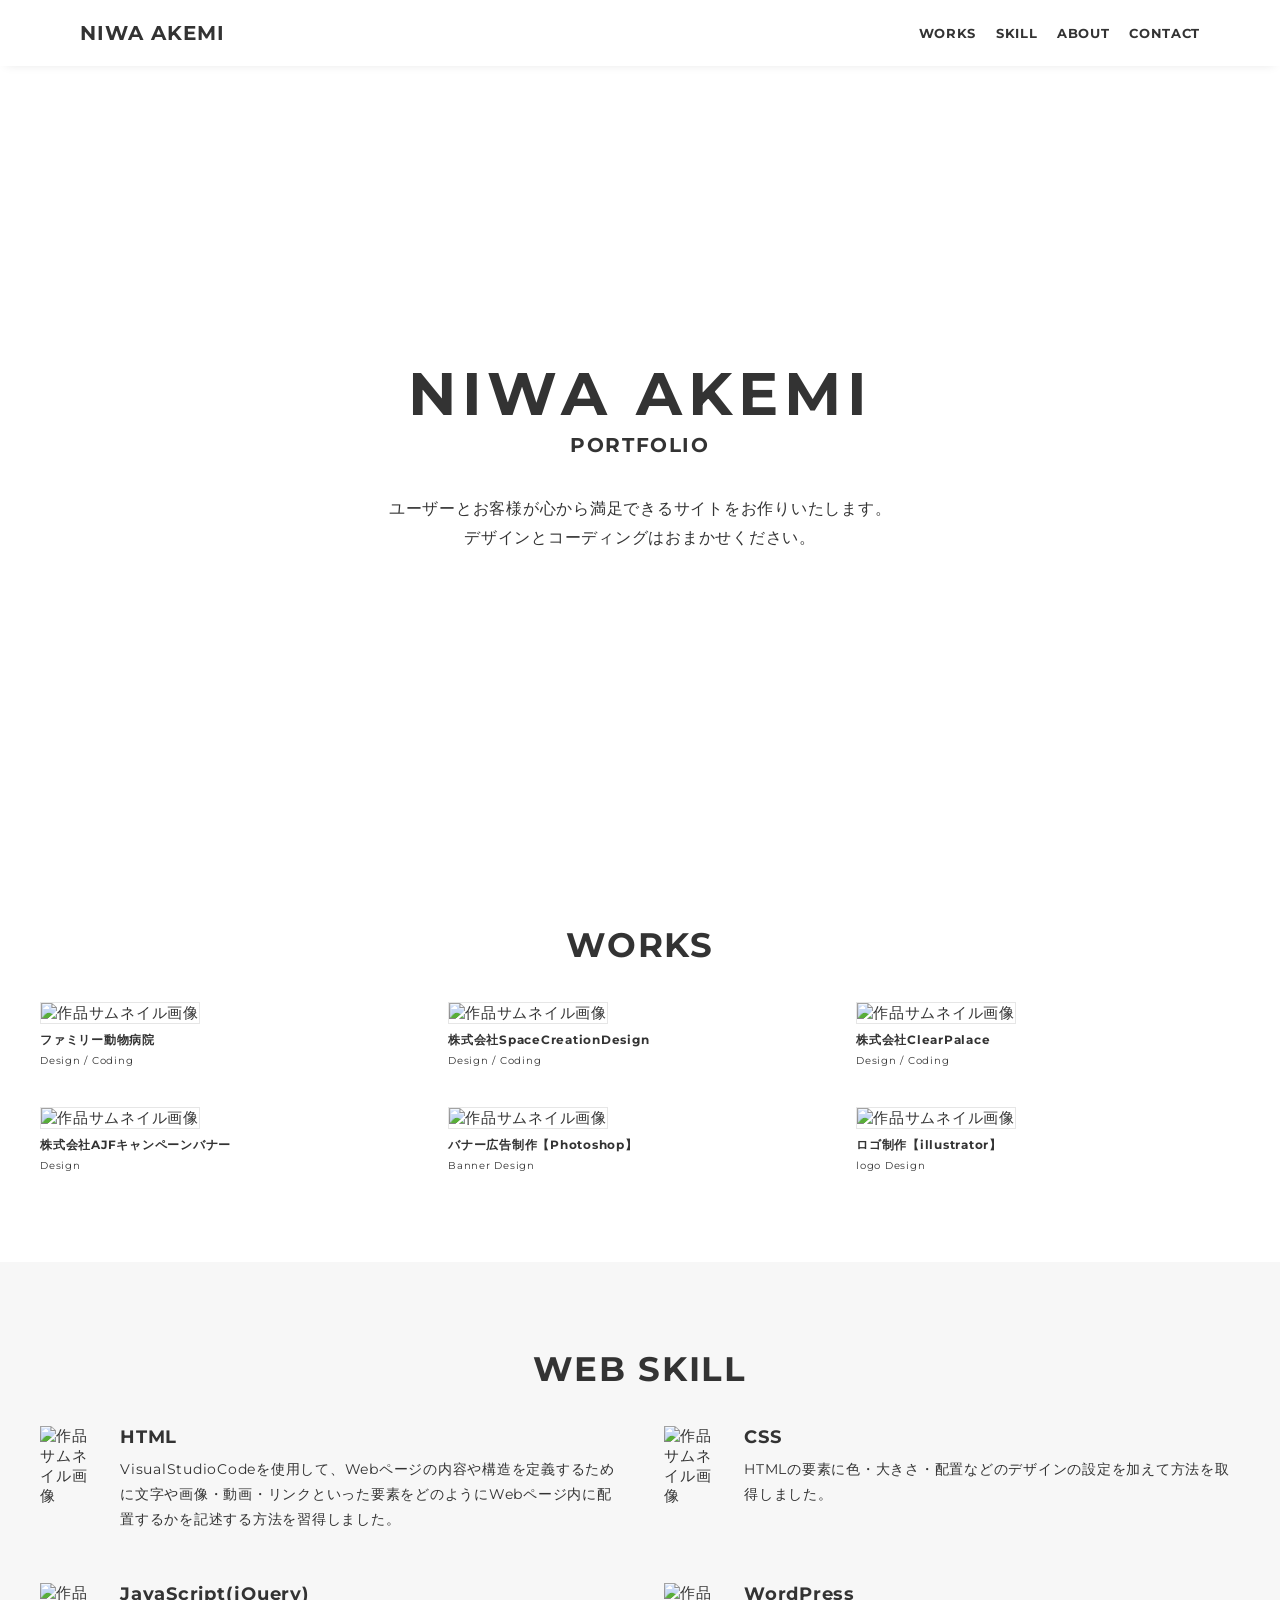
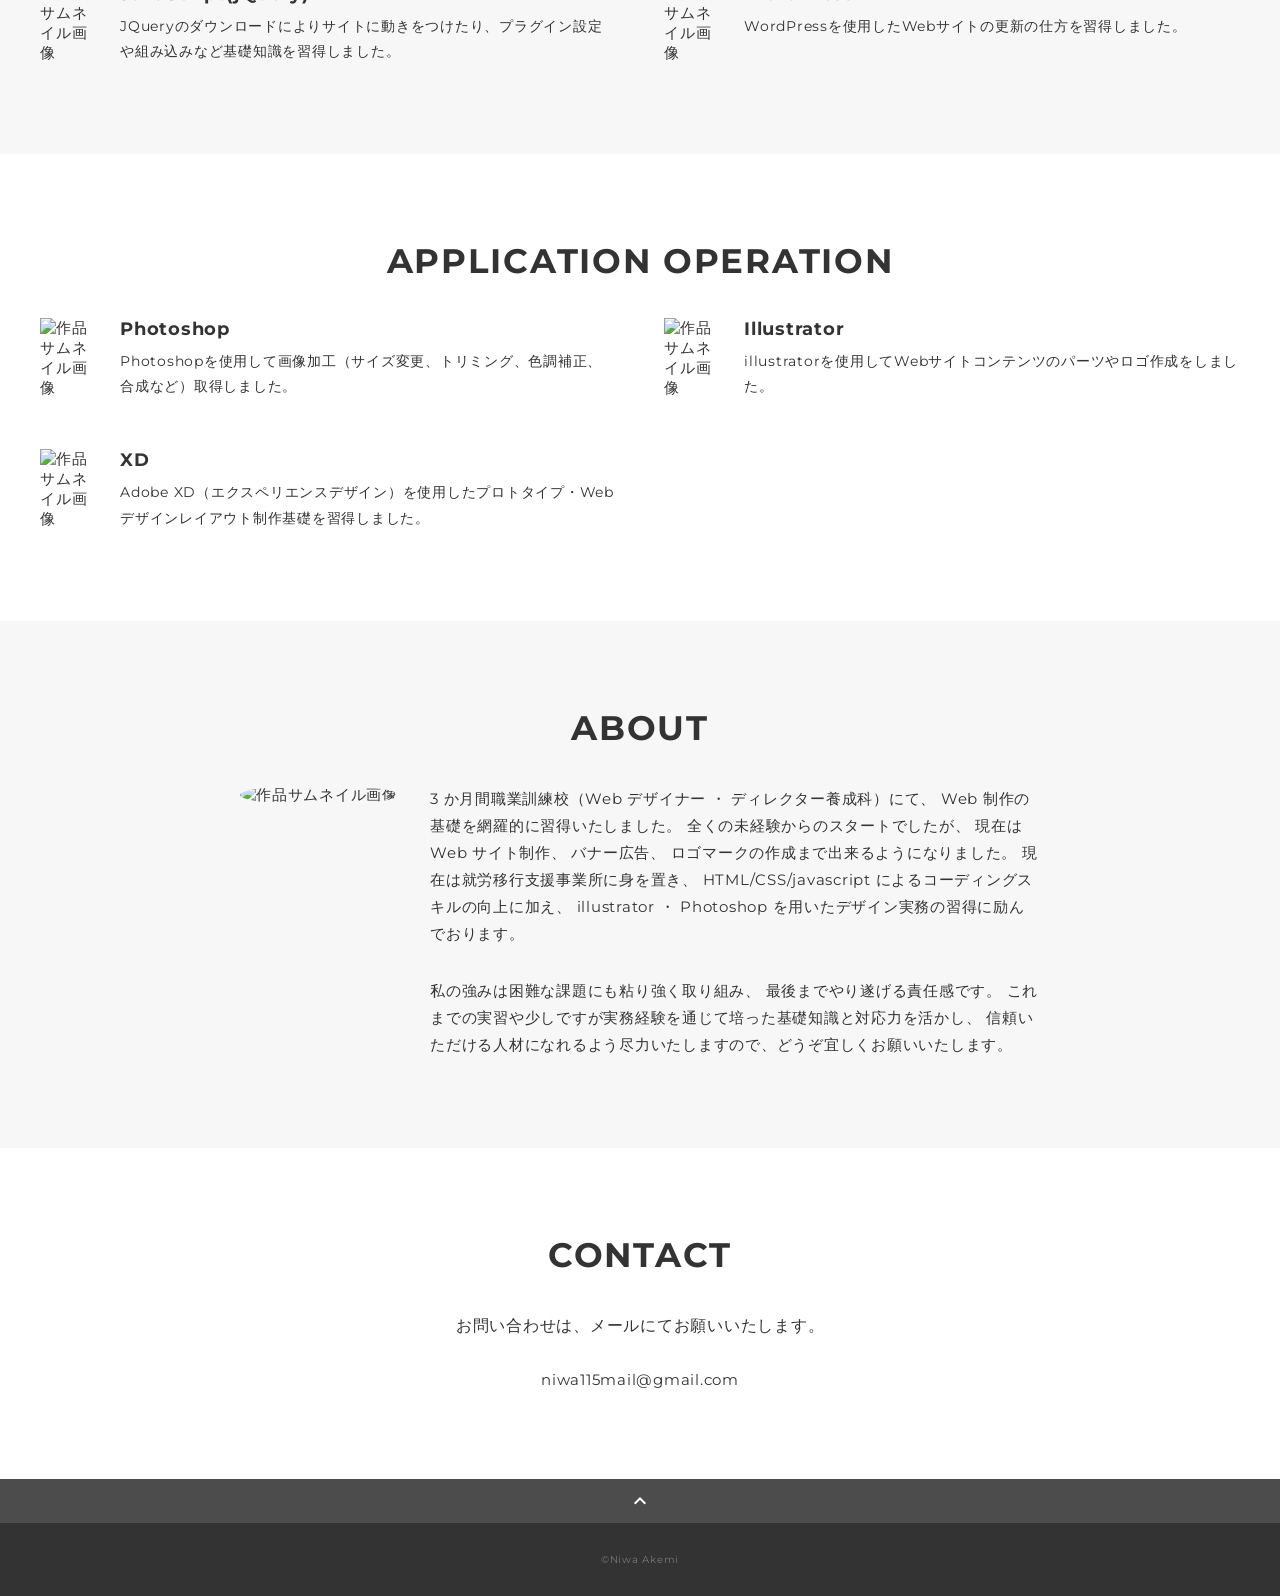
==== index.html @ d06978cf "Update index.html" ====
<!DOCTYPE html>
<html lang="ja">
<head>
  <meta charset="utf-8">
  <meta name="viewport" content="width=device-width,initial-scale=1">
  <meta property="og:type" content="website">
  <meta property="og:title" content="WebデザイナーNiwa Akemiのポートフォリオ">
  <meta property="og:url" content="https://niwa115mail-cyber.github.io/site02/">
  <meta property="og:description" content="Niwa Akemiのポートフォリオサイトです。">
  <meta property="og:image" content="img/ogp.png">
  <meta name="description" content="Niwa Akemiのポートフォリオサイトです">
  <title>Akemi Niwa ポートフォリオ</title>
  <link rel="preconnect" href="https://fonts.gstatic.com">
  <link rel="stylesheet" href="https://fonts.googleapis.com/css2?family=Montserrat:wght@400;700&display=swap">
  <link rel="stylesheet" href="https://fonts.googleapis.com/css?family=Material+Icons+Outlined">
  <link rel="stylesheet" href="css/ress.css" media="all">
  <link rel="stylesheet" href="css/style.css" media="all">
  <link rel="icon" href="img/favicon.ico">
  <link rel="canonical" href="https://niwa115mail-cyber.github.io/site02/">
</head>

<body>
  <div class="wrapper">
    <!-- header -->
    <header class="header ">
        <h1 class="header-logo">
          <a href="#">Niwa Akemi</a>
        </h1>
        <nav class="gnav">
          <ul class="gnav-list">
            <li class="gnav-item"><a href="#works">works</a></li>
            <li class="gnav-item"><a href="#skill">skill</a></li>
            <li class="gnav-item"><a href="#about">about</a></li>
            <li class="gnav-item"><a href="#contact">contact</a></li>
          </ul>
        </nav>
    </header>
    <!-- /header -->

    <main class="content">
      <!-- mv -->
      <div class="mv">
        <div class="mv-container">
          <p class="mv-title">Niwa Akemi</p>
          <p class="mv-subtitle">portfolio</p>
          <p class="mv-text">
            ユーザーとお客様が心から満足できる<br class="sp-only">サイトをお作りいたします。<br>
            デザインとコーディングは<br class="sp-only">おまかせください。<br>
          </p>
        </div>
      </div>
      <!-- /mv -->

      <!-- works -->
      <div class="works section" id="works">
        <section class="container">
          <h2 class="title">works</h2>
          <div class="works-list">
            <a class="works-item" href="https://niwa115mail-cyber.github.io/animal_site01/">
              <div class="works-img"><img src="img/site01_.png" width="400" height="300" alt="作品サムネイル画像"></div>
              <p class="works-name">ファミリー動物病院</p>
              <p class="works-info">Design / Coding</p>
            </a>
            <a class="works-item" href="https://niwa115mail-cyber.github.io/site02/">
              <div class="works-img"><img src="img/site02.png" width="400" height="300" alt="作品サムネイル画像"></div>
              <p class="works-name">株式会社SpaceCreationDesign</p>
              <p class="works-info">Design / Coding</p>
            </a>
            <a class="works-item" href="https://niwa115mail-cyber.github.io/CLEAR_PULSE/">
              <div class="works-img"><img src="img/topscreen.jpg" width="400" height="300" alt="作品サムネイル画像"></div>
              <p class="works-name">株式会社ClearPalace</p>
              <p class="works-info">Design / Coding</p>
            </a>
            <a class="works-item" href="https://adjustacademy.com/d2312/d231223-111201/bn_23_niwa">
              <div class="works-img"><img src="img/banner01_.png" width="400" height="300" alt="作品サムネイル画像"></div>
              <p class="works-name">株式会社AJFキャンペーンバナー</p>
              <p class="works-info">Design</p>
            </a>
            <a class="works-item" href="http://127.0.0.1:5500/banner_1.html">
              <div class="works-img"><img src="img/banner02_.png" width="400" height="300" alt="作品サムネイル画像"></div>
              <p class="works-name">バナー広告制作【Photoshop】</p>
              <p class="works-info">Banner Design</p>
            </a>
            <a class="works-item" href="http://127.0.0.1:5500/logo.html">
              <div class="works-img"><img src="img/logo.jpg" width="400" height="300" alt="作品サムネイル画像"></div>
              <p class="works-name">ロゴ制作【illustrator】</p>
              <p class="works-info">logo Design</p>
            </a>
           
          </div>
        </section>
      </div>
      <!-- /works -->

      <!-- skill -->
      <div class="skill section" id="skill">
        <section class="container">
          <h2 class="title">web skill</h2>
          <div class="skill-list">
            <div class="skill-item">
              <p class="skill-img"><img src="img/html_icon.png" width="400" height="300" alt="作品サムネイル画像"></p>
              <div class="skill-body">
                <h3 class="skill-name">HTML</h3>
                <p class="skill-text">VisualStudioCodeを使用して、Webページの内容や構造を定義するために文字や画像・動画・リンクといった要素をどのようにWebページ内に配置するかを記述する方法を習得しました。
                  </p>
              </div>
            </div>
            <div class="skill-item">
              <p class="skill-img"><img src="img/css_icon.png" width="400" height="300" alt="作品サムネイル画像"></p>
              <div class="skill-body">
                <h3 class="skill-name">CSS</h3>
                <p class="skill-text">
                 HTMLの要素に色・大きさ・配置などのデザインの設定を加えて方法を取得しました。</p>
              </div>
            </div>
            <div class="skill-item">
              <p class="skill-img"><img src="img/jQuery.png" width="400" height="300" alt="作品サムネイル画像"></p>
              <div class="skill-body">
                <h3 class="skill-name">JavaScript(jQuery)</h3>
                <p class="skill-text">
                  JQueryのダウンロードによりサイトに動きをつけたり、プラグイン設定や組み込みなど基礎知識を習得しました。</p>
              </div>
            </div>
            <div class="skill-item">
              <p class="skill-img"><img src="img/wp_icon.png" width="400" height="300" alt="作品サムネイル画像"></p>
              <div class="skill-body">
                <h3 class="skill-name">WordPress</h3>
                <p class="skill-text">
                  WordPressを使用したWebサイトの更新の仕方を習得しました。</p>
              </div>
            </div>
          </div>
        </section>
      </div>

      <div class="skill section" id="skill_2">
        <section class="container">
          <h2 class="title">application operation</h2>
          <div class="skill-list">
            <div class="skill-item">
              <p class="skill-img"><img src="img/ps.png" width="400" height="300" alt="作品サムネイル画像"></p>
              <div class="skill-body">
                <h3 class="skill-name">Photoshop</h3>
                <p class="skill-text">
                  Photoshopを使用して画像加工（サイズ変更、トリミング、色調補正、合成など）取得しました。</p>
              </div>
            </div>
            <div class="skill-item">
              <p class="skill-img"><img src="img/Ai.png" width="400" height="300" alt="作品サムネイル画像"></p>
              <div class="skill-body">
                <h3 class="skill-name">Illustrator</h3>
                <p class="skill-text">
                  illustratorを使用してWebサイトコンテンツのパーツやロゴ作成をしました。</p>
              </div>
            </div>
            <div class="skill-item">
              <p class="skill-img"><img src="img/xd.png" width="400" height="300" alt="作品サムネイル画像"></p>
              <div class="skill-body">
                <h3 class="skill-name">XD</h3>
                <p class="skill-text">
                  Adobe XD（エクスペリエンスデザイン）を使用したプロトタイプ・Webデザインレイアウト制作基礎を習得しました。</p>
              </div>
            </div>
          </div>
        </section>
      </div>
      <!-- /skill -->

      <!-- about -->
      <div class="about section" id="about">
        <section class="container">
          <h2 class="title">about</h2>
          <div class="profile">
            <p class="profile-img">
              <img src="img/profile.jpg" width="400" height="300" alt="作品サムネイル画像">
            </p>
            <div class="profile-body">
              <p>
                3 か月間職業訓練校（Web デザイナー ・ ディレクター養成科）にて、 Web 制作の基礎を網羅的に習得いたしました。
全くの未経験からのスタートでしたが、 現在は Web サイト制作、 バナー広告、 ロゴマークの作成まで出来るようになりました。 現在は就労移行支援事業所に身を置き、 HTML/CSS/javascript によるコーディングスキルの向上に加え、 illustrator ・ Photoshop を用いたデザイン実務の習得に励んでおります。 
              </p>
              <p>
                私の強みは困難な課題にも粘り強く取り組み、 最後までやり遂げる責任感です。 これまでの実習や少しですが実務経験を通じて培った基礎知識と対応力を活かし、 信頼いただける人材になれるよう尽力いたしますので、どうぞ宜しくお願いいたします。
            </div>
          </div>
        </section>
      </div>
      <!-- /about -->

      <!-- contact -->
      <div class="contact section" id="contact">
        <section class="container">
          <h2 class="title">contact</h2>
          <p class="lead">
            お問い合わせは、<br class="sp-only">メールにてお願いいたします。
          </p>
          <div class="contact-list">
            <span class="contact-item">niwa115mail@gmail.com</span>
          </div>
        </section>
      </div>
      <!-- /contact -->
      <div class="page-top" id="js-page-top">
        <span class="material-icons-outlined">expand_less</span>
      </div>
    </main>

    <!-- footer -->
    <footer class="footer">
      <div class="copyright">&copy;Niwa Akemi</div>
    </footer>
    <!-- /footer -->

  </div>
  <script src="js/jquery-3.6.0.min.js"></script>
  <script src="js/script.js"></script>
</body>
</html>
---- css/ress.css ----
/*!
 * ress.css • v3.0.1
 * MIT License
 * github.com/filipelinhares/ress
 */

/* # =================================================================
   # Global selectors
   # ================================================================= */

html {
  box-sizing: border-box;
  word-break: normal;
  -moz-tab-size: 4;
  tab-size: 4;

  -webkit-text-size-adjust: 100%;
  /* Prevent adjustments of font size after orientation changes in iOS */
}

*,
::before,
::after {
  box-sizing: inherit;
  background-repeat: no-repeat;
  /* Set `background-repeat: no-repeat` to all elements and pseudo elements */
}

::before,
::after {
  vertical-align: inherit;
  text-decoration: inherit;
  /* Inherit text-decoration and vertical align to ::before and ::after pseudo elements */
}

* {
  margin: 0;
  padding: 0;
  /* Reset `padding` and `margin` of all elements */
}

/* # =================================================================
   # General elements
   # ================================================================= */

hr {
  overflow: visible;
  /* Show the overflow in Edge and IE */
  height: 0;
  /* Add the correct box sizing in Firefox */
}

details,
main {
  display: block;
  /* Render the `main` element consistently in IE. */
}

summary {
  display: list-item;
  /* Add the correct display in all browsers */
}

small {
  font-size: 80%;
  /* Set font-size to 80% in `small` elements */
}

[hidden] {
  display: none;
  /* Add the correct display in IE */
}

abbr[title] {
  /* Add the correct text decoration in Chrome, Edge, IE, Opera, and Safari */
  text-decoration: underline;
  text-decoration: underline dotted;
  border-bottom: none;
  /* Remove the bottom border in Chrome 57 */
}

a {
  background-color: transparent;
  /* Remove the gray background on active links in IE 10 */
}

a:active,
a:hover {
  outline-width: 0;
  /* Remove the outline when hovering in all browsers */
}

code,
kbd,
pre,
samp {
  font-family: monospace, monospace;
  /* Specify the font family of code elements */
}

pre {
  font-size: 1em;
  /* Correct the odd `em` font sizing in all browsers */
}

b,
strong {
  font-weight: bolder;
  /* Add the correct font weight in Chrome, Edge, and Safari */
}

/* https://gist.github.com/unruthless/413930 */
sub,
sup {
  position: relative;
  font-size: 75%;
  line-height: 0;
  vertical-align: baseline;
}

sub {
  bottom: -.25em;
}

sup {
  top: -.5em;
}

/* # =================================================================
   # Forms
   # ================================================================= */

input {
  border-radius: 0;
}

/* Replace pointer cursor in disabled elements */
[disabled] {
  cursor: default;
}

[type="number"]::-webkit-container-spin-button,
[type="number"]::-webkit-outer-spin-button {
  height: auto;
  /* Correct the cursor style of increment and decrement buttons in Chrome */
}

[type="search"] {
  outline-offset: -2px;
  /* Correct the outline style in Safari */
  appearance: textfield;
  /* Correct the odd appearance in Chrome and Safari */
}

[type="search"]::-webkit-search-decoration {
  -webkit-appearance: none;
  /* Remove the container padding in Chrome and Safari on macOS */
}

textarea {
  overflow: auto;
  /* Internet Explorer 11+ */
  resize: vertical;
  /* Specify textarea resizability */
}

button,
input,
optgroup,
select,
textarea {
  font: inherit;
  /* Specify font inheritance of form elements */
}

optgroup {
  font-weight: bold;
  /* Restore the font weight unset by the previous rule */
}

button {
  overflow: visible;
  /* Address `overflow` set to `hidden` in IE 8/9/10/11 */
}

button,
select {
  text-transform: none;
  /* Firefox 40+, Internet Explorer 11- */
}

/* Apply cursor pointer to button elements */
button,
[type="button"],
[type="reset"],
[type="submit"],
[role="button"] {
  cursor: pointer;
  color: inherit;
}

/* Remove container padding and border in Firefox 4+ */
button::-moz-focus-container,
[type="button"]::-moz-focus-container,
[type="reset"]::-moz-focus-container,
[type="submit"]::-moz-focus-container {
  padding: 0;
  border-style: none;
}

/* Replace focus style removed in the border reset above */
button:-moz-focusring,
[type="button"]::-moz-focus-container,
[type="reset"]::-moz-focus-container,
[type="submit"]::-moz-focus-container {
  outline: 1px dotted ButtonText;
}

button,
html [type="button"],
/* Prevent a WebKit bug where (2) destroys native `audio` and `video`controls in Android 4 */
[type="reset"],
[type="submit"] {
 appearance: button;
  /* Correct the inability to style clickable types in iOS */
}

/* Remove the default button styling in all browsers */
button,
input,
select,
textarea {
  border-style: none;
  background-color: transparent;
}

/* Style select like a standard input */
select {
  appearance: none;
}

select::-ms-expand {
  display: none;
  /* Internet Explorer 11+ */
}

select::-ms-value {
  color: currentColor;
  /* Internet Explorer 11+ */
}

legend {
  display: table;
  /* Correct the text wrapping in Edge and IE */
  max-width: 100%;
  /* Correct the text wrapping in Edge and IE */
  max-width: 100%;
  /* Correct the text wrapping in Edge 18- and IE */
  white-space: normal;
  /* Correct the text wrapping in Edge and IE */
  color: inherit;
  /* Correct the color inheritance from `fieldset` elements in IE */
  border: 0;
  /* Correct `color` not being inherited in IE 8/9/10/11 */
}

::-webkit-file-upload-button {
  font: inherit;
  /* Change font properties to `inherit` in Chrome and Safari */
  color: inherit;
  /* Correct the inability to style clickable types in iOS and Safari */

  -webkit-appearance: button;
}

/* # =================================================================
   # Specify media element style
   # ================================================================= */

img {
  border-style: none;
  /* Remove border when inside `a` element in IE 8/9/10 */
}

/* Add the correct vertical alignment in Chrome, Firefox, and Opera */
progress {
  vertical-align: baseline;
}

/* # =================================================================
   # Accessibility
   # ================================================================= */

/* Hide content from screens but not screenreaders */
@media screen {
  [hidden~="screen"] {
    display: inherit;
  }

  [hidden~="screen"]:not(:active):not(:focus):not(:target) {
    position: absolute !important;
    clip: rect(0 0 0 0) !important;
  }
}

/* Specify the progress cursor of updating elements */
[aria-busy="true"] {
  cursor: progress;
}

/* Specify the pointer cursor of trigger elements */
[aria-controls] {
  cursor: pointer;
}

/* Specify the unstyled cursor of disabled, not-editable, or otherwise inoperable elements */
[aria-disabled] {
  cursor: default;
}
---- css/style.css ----
@charset "utf-8";

body {
  font-family: "Montserrat", "Helvetica Neue", Arial, "Hiragino Kaku Gothic ProN", "Hiragino Sans", Meiryo, sans-serif;
  font-size: 15px;
  letter-spacing: .05em;
  color: #333;
}

a {
  transition: opacity .3s;
  text-decoration: none;
  color: #1ca9e3;
}

img {
  max-width: 100%;
  height: auto;
  vertical-align: bottom;
  border-style: none;
}

.pc-only {
  display: block;
}

.sp-only {
  display: none;
}

/*--------------------------------
 レイアウト
---------------------------------*/
.wrapper {
  padding-top: 73px;
}

.section {
  padding: 90px 0;
}

.section:nth-of-type(odd) {
  background-color: #f7f7f7;
}

.container {
  max-width: 1340px;
  margin: 0 auto;
  padding: 0 40px;
}

/*--------------------------------
 見出し
---------------------------------*/
.title {
  font-size: 34px;
  font-weight: bold;
  line-height: 1;
  margin-bottom: 40px;
  text-align: center;
  letter-spacing: .05em;
  color: #333;
}

.lead {
  font-size: 16px;
  line-height: 1.8;
  margin-bottom: 30px;
}

/*--------------------------------
ヘッダー
---------------------------------*/
.header {
  position: fixed;
  top: 0;
  z-index: 1;
  width: 100%;
  background-color: #fff;
  box-shadow: 0 5px 10px -6px rgba(0, 0, 0, .1);
  display: flex;
  align-items: center;
  justify-content: space-between;
  padding: 20px 80px;
}

.header h1 {
  text-transform: uppercase;
}

.header-logo {
  font-size: 20px;
  font-weight: bold;
  line-height: 1.2;
  margin-right: 20px;
  letter-spacing: .05em;
}

.header-logo a {
  color: #333;
}

.gnav-list {
  display: flex;
  justify-content: space-between;
  list-style: none;
}

.gnav-item:not(:last-child) {
  margin-right: 20px;
}

.gnav-item a {
  position: relative;
  font-size: 13px;
  font-weight: bold;
  display: inline-block;
  padding: 5px 0;
  transition: .3s;
  letter-spacing: .05em;
  color: #333;
  text-transform: uppercase;
}

.gnav-item a:after {
  position: absolute;
  bottom: 0;
  left: 50%;
  width: 0;
  height: 3px;
  content: "";
  transition: .3s;
  -webkit-transform: translateX(-50%);
  transform: translateX(-50%);
  background-color: #333;
}

.gnav-item a:hover:after {
  width: 100%;
}

/*--------------------------------
 メインビジュアル
---------------------------------*/
.mv {
  display: flex;
  align-items: center;
  justify-content: center;
  height: 85vh;
  text-align: center;
}

.mv-container {
  padding: 0 40px;
}

.mv-title {
  font-size: 60px;
  font-weight: bold;
  line-height: 1.2;
  margin-bottom: 5px;
  letter-spacing: .1em;
  text-transform: uppercase;
}

.mv-subtitle {
  font-size: 20px;
  font-weight: bold;
  line-height: 1;
  margin-bottom: 40px;
  letter-spacing: .08em;
  text-transform: uppercase;
}

.mv-text {
  font-size: 16px;
  line-height: 1.8;
}

/*--------------------------------
 Works
---------------------------------*/
h2.title {
  text-transform: uppercase;
}

.works-list {
  display: flex;
  flex-wrap: wrap;
  justify-content: space-between;
  margin-bottom: -40px;
}

.works-list::after {
  content: "";
  display: block;
  width: 32%;
}


.works-item {
  width: 32%;
  margin-bottom: 40px;
  color: #333;
}

.works-item:hover {
  opacity: .9;
}

.works-item:nth-of-type(3n) {
  margin-right: 0;
}

.works-img {
  width: fit-content;
}

.works-img img {
  border: 1px solid #e6e6e6;
}

.works-name {
  font-size: 12px;
  font-weight: bold;
  margin-top: 8px;
}

.works-info {
  font-size: 10px;
  margin-top: 5px;
}

/*--------------------------------
 Skill
---------------------------------*/
.skill-list {
  display: flex;
  flex-wrap: wrap;
  justify-content: space-between;
  margin-bottom: -50px;
}

.skill-item {
  display: flex;
  align-items: flex-start;
  justify-content: space-between;
  width: 48%;
  margin-bottom: 50px;
}

.skill-img {
  width: 60px;
  height: auto;
  margin-right: 20px;
}

.skill-body {
  flex: 1;
}

.skill-name {
  margin-bottom: 10px;
}

.skill-text {
  font-size: 14px;
  line-height: 1.8;
}

/*--------------------------------
 About
---------------------------------*/
.profile {
  display: flex;
  flex-wrap: wrap;
  max-width: 800px;
  margin: 0 auto;
}

.profile-img {
  width: 20%;
  margin-right: 30px;
  border-radius: 50%;
}

.profile-img img {
  border-radius: 50%;
}

.profile-body {
  flex: 1;
}

.profile-body p {
  font-size: 15px;
  line-height: 1.8;
}

.profile-body p:not(:last-child) {
  margin-bottom: 30px;
}

/*--------------------------------
 Contact
---------------------------------*/
.contact {
  text-align: center;
}

.contact-item:not(:last-child) {
  margin-right: 10px;
}

.contact-text {
  margin-top: 10px;
}

/*--------------------------------
 ページトップ
---------------------------------*/
.page-top {
  font-weight: bold;
  padding: 10px;
  cursor: pointer;
  text-align: center;
  background-color: #4c4c4c;
}

.page-top .material-icons-outlined {
  vertical-align: bottom;
  color: #fff;
}

/*--------------------------------
 フッター
---------------------------------*/
.footer {
  padding: 30px;
  background-color: #333;
}

.copyright {
  font-size: 10px;
  text-align: center;
  color: #797979;
}

/*--------------------------------
 下層：Worksページ
---------------------------------*/
.article {
  padding: 80px 0;
}

.article-container {
  max-width: 1040px;
  margin: 0 auto;
  padding: 0 20px;
}

.article-title {
  margin-bottom: 30px;
  text-align: center;
}

.article-body {
  max-width: 720px;
  margin: 0 auto;
  margin-bottom: 80px;
}

.article-body h3 {
  position: relative;
  font-size: 18px;
  margin-bottom: 5px;
  padding-left: 1em;
}

.article-body h3:not(:first-child) {
  margin-top: 50px;
}

.article-body h3::before {
  position: absolute;
  top: 0;
  left: 0;
  width: 4px;
  height: 100%;
  content: "";
  border-radius: 3px;
  background-color: #333;
}

.article-body p {
  font-size: 15px;
  line-height: 1.8;
  margin-bottom: 30px;
}

.home-link {
  text-align: center;
}

/*media Queries 767
----------------------------------------------------*/
@media screen and (max-width: 767px) {
  body {
    font-size: 14px;
  }

  .pc-only {
    display: none;
  }

  .sp-only {
    display: block;
  }

  /* 見出し */
  .title {
    font-size: 26px;
    margin-bottom: 20px;
  }

  .lead {
    font-size: 14px;
    line-height: 1.7;
    margin-bottom: 20px;
  }

  /* レイアウト */
  .wrapper {
    padding-top: 57px;
  }

  .section {
    padding: 60px 0;
  }

  .container {
    padding: 0 20px;
  }

  /* ヘッダー */
  .header {
    padding: 15px;
  }

  .header-logo {
    font-size: 15px;
    margin-right: 15px;
  }

  .gnav-item:not(:last-child) {
    margin-right: 10px;
  }

  .gnav-item a {
    font-size: 10px;
  }

  .gnav-item a:after {
    display: none;
  }

  /*  メインビジュアル */
  .mv {
    height: 75vh;
  }

  .mv-container {
    padding: 0 20px;
  }

  .mv-title {
    font-size: 30px;
  }

  .mv-subtitle {
    font-size: 16px;
    margin-bottom: 20px;
  }

  .mv-text {
    font-size: 14px;
    line-height: 1.7;
  }

  /* Works */
  .works-name {
    font-size: 12px;
  }

  .works-info {
    margin-top: 3px;
  }

  .works-list {
    justify-content: space-between;
  }

  .works-item {
    flex: 0 0 48%;
    margin-right: 0;
    margin-bottom: 30px;
  }

  /* Skill */
  .skill-list {
    display: block;
    margin-bottom: 0;
  }

  .skill-item {
    width: 100%;
    margin-bottom: 35px;
  }

  .skill-item:last-child {
    margin-bottom: 0;
  }

  .skill-name {
    margin-bottom: 5px;
  }

  .skill-text {
    font-size: 13px;
    line-height: 1.7;
  }

  /* About */
  .profile {
    display: block;
  }

  .profile-img {
    width: 150px;
    margin: 0 auto;
    margin-bottom: 25px;
  }

  .profile-body p {
    font-size: 14px;
    line-height: 1.7;
  }

  .profile-body p:not(:last-child) {
    margin-bottom: 20px;
  }

  /* フッター */
  .footer {
    padding: 20px;
  }

  /* 下層ページ */
  .article {
    padding: 50px 0;
  }

  .article-body h3 {
    font-size: 16px;
    padding-left: .8em;
  }

  .article-body h3:not(:first-child) {
    margin-top: 30px;
  }

  .article-body p {
    font-size: 14px;
    line-height: 1.7;
    margin-bottom: 20px;
  }
}

@media screen and (max-width: 480px) {
  .works-list {
    display: block;
  }

  .works-item {
    display: block;
    width: 90%;
    flex: 0;
    margin: 0 auto 30px;
  }

  .works-item:nth-of-type(3n) {
    margin: 0 auto 30px;
  }

  .works-img {
    width: 100%;
  }

  .works-img img {
    width: 100%;
  }
}
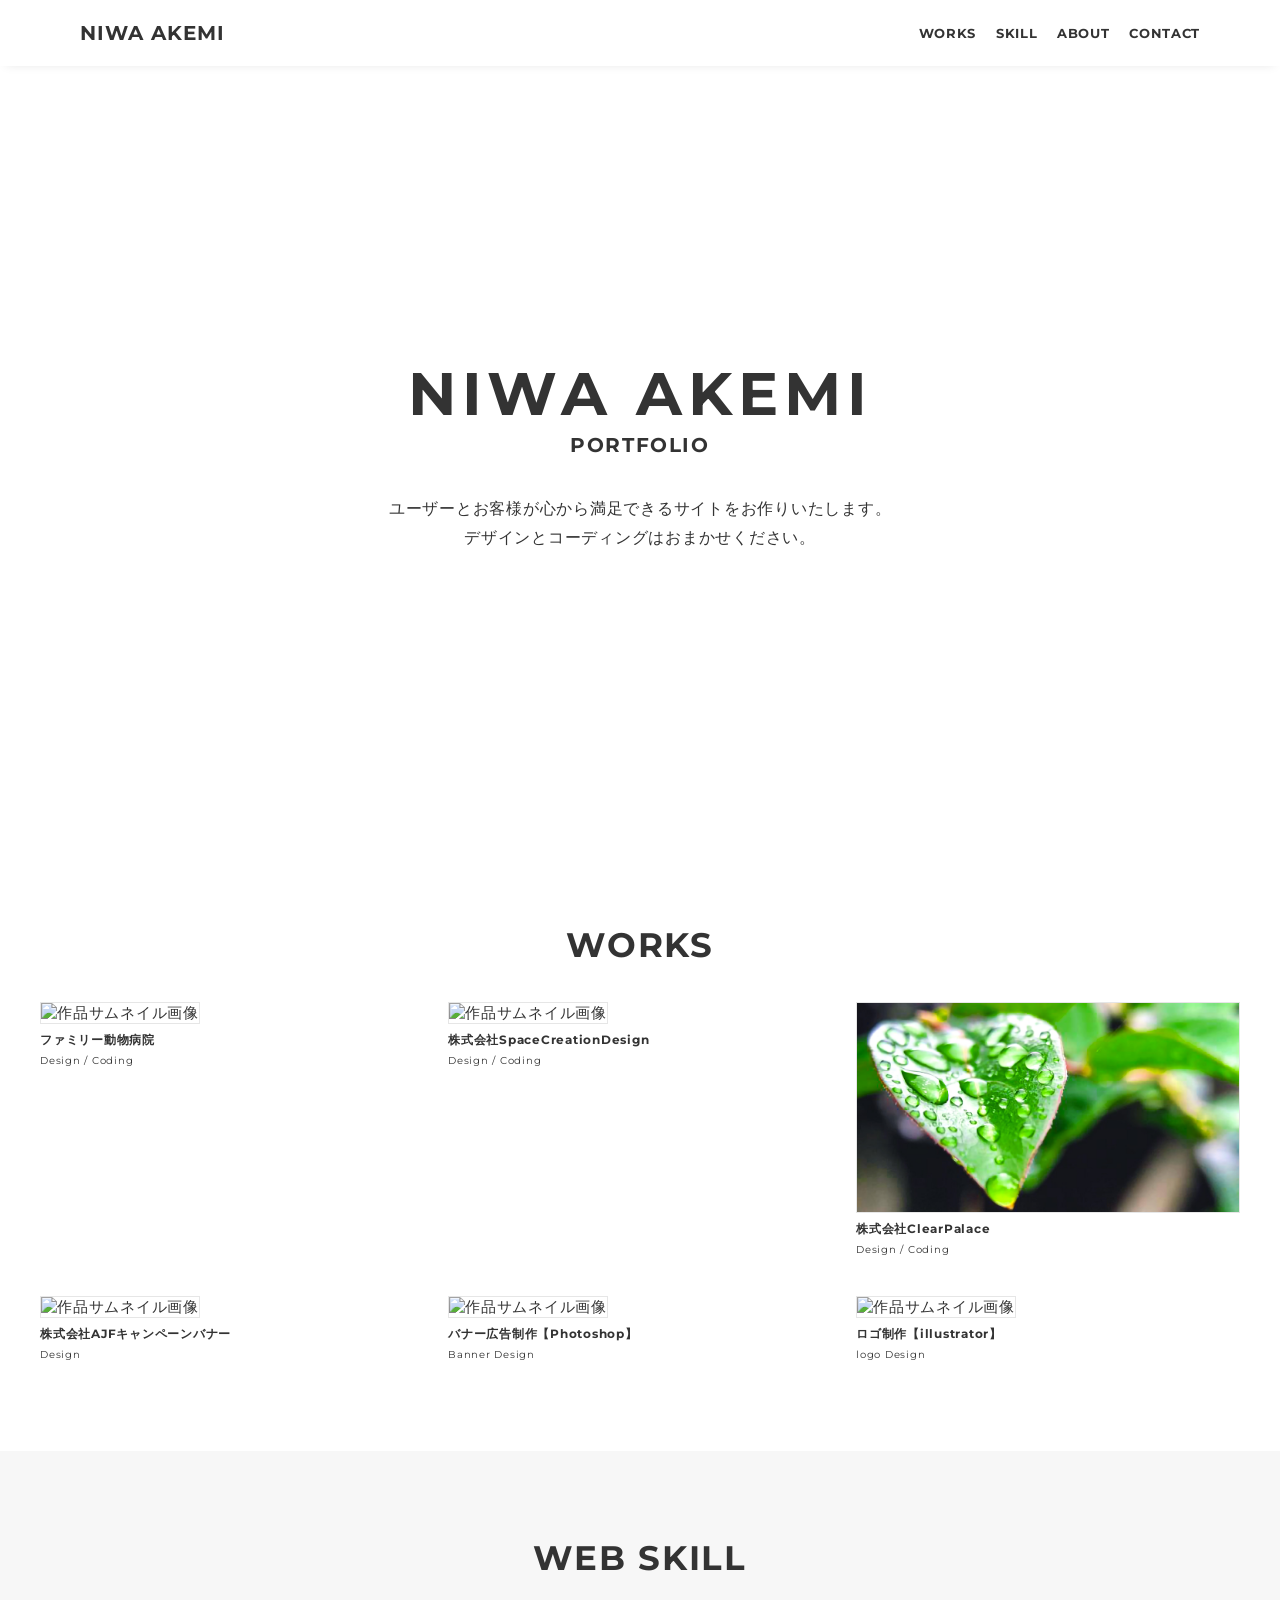
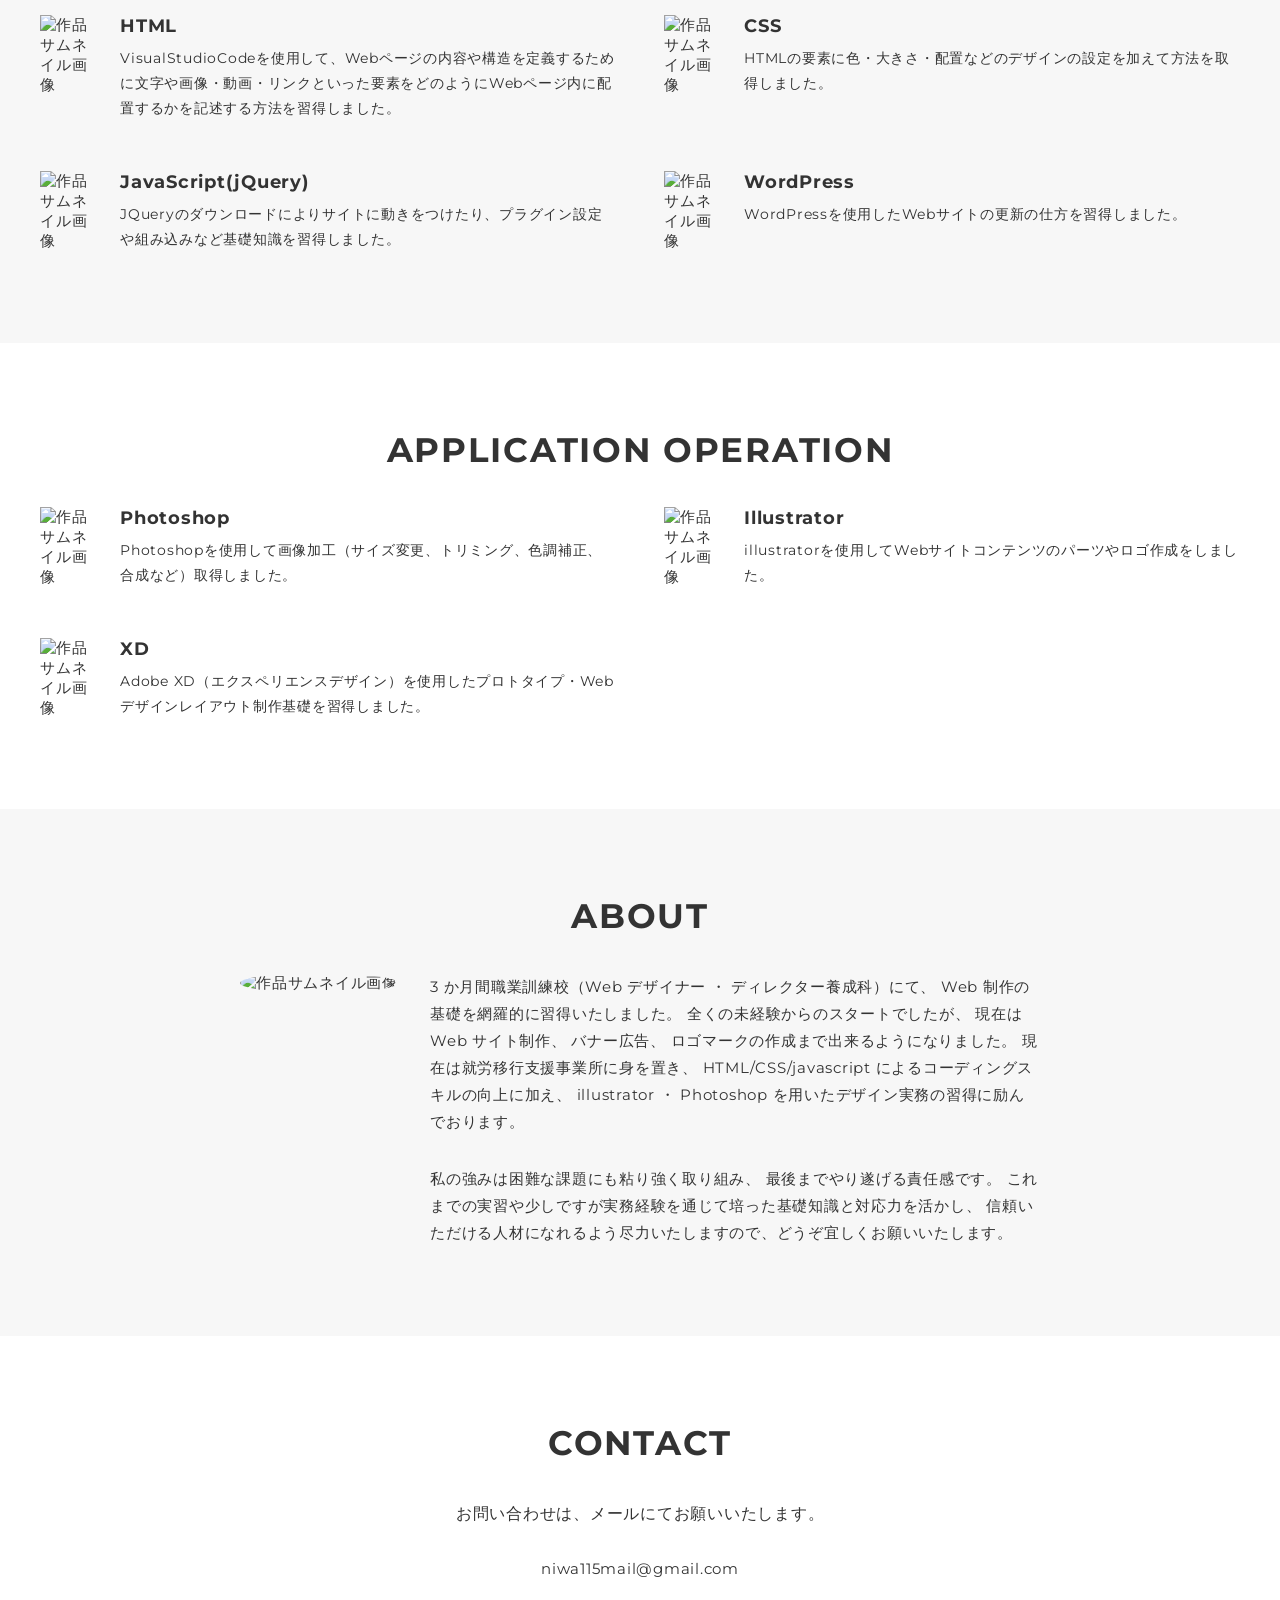
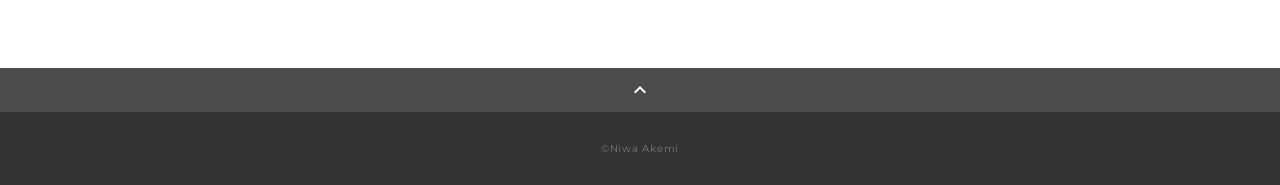
==== commit 186c2079: "Update index.html" ====
--- a/index.html
+++ b/index.html
@@ -67,7 +67,7 @@
               <p class="works-info">Design / Coding</p>
             </a>
             <a class="works-item" href="https://niwa115mail-cyber.github.io/CLEAR_PULSE/">
-              <div class="works-img"><img src="img/topscreen.jpg" width="400" height="300" alt="作品サムネイル画像"></div>
+              <div class="works-img"><img src="img/clean.png" width="400" height="300" alt="作品サムネイル画像"></div>
               <p class="works-name">株式会社ClearPalace</p>
               <p class="works-info">Design / Coding</p>
             </a>
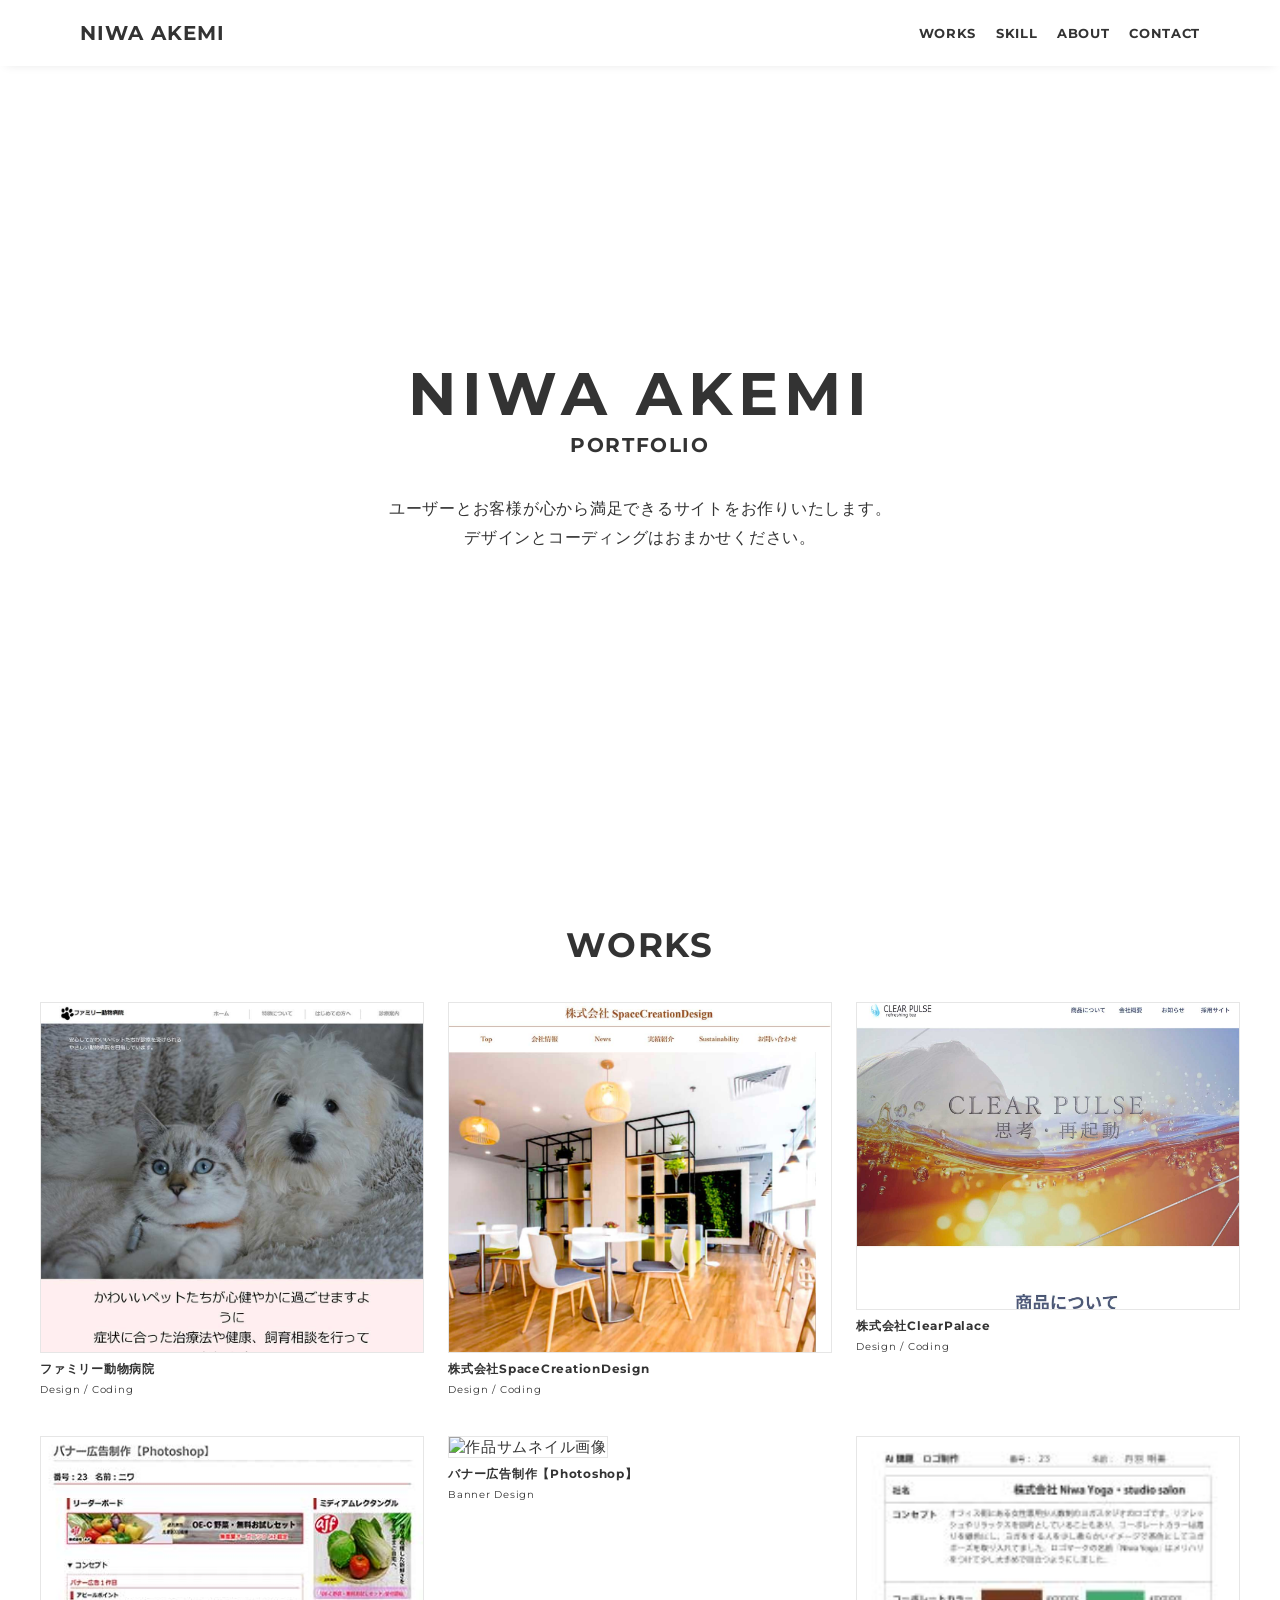
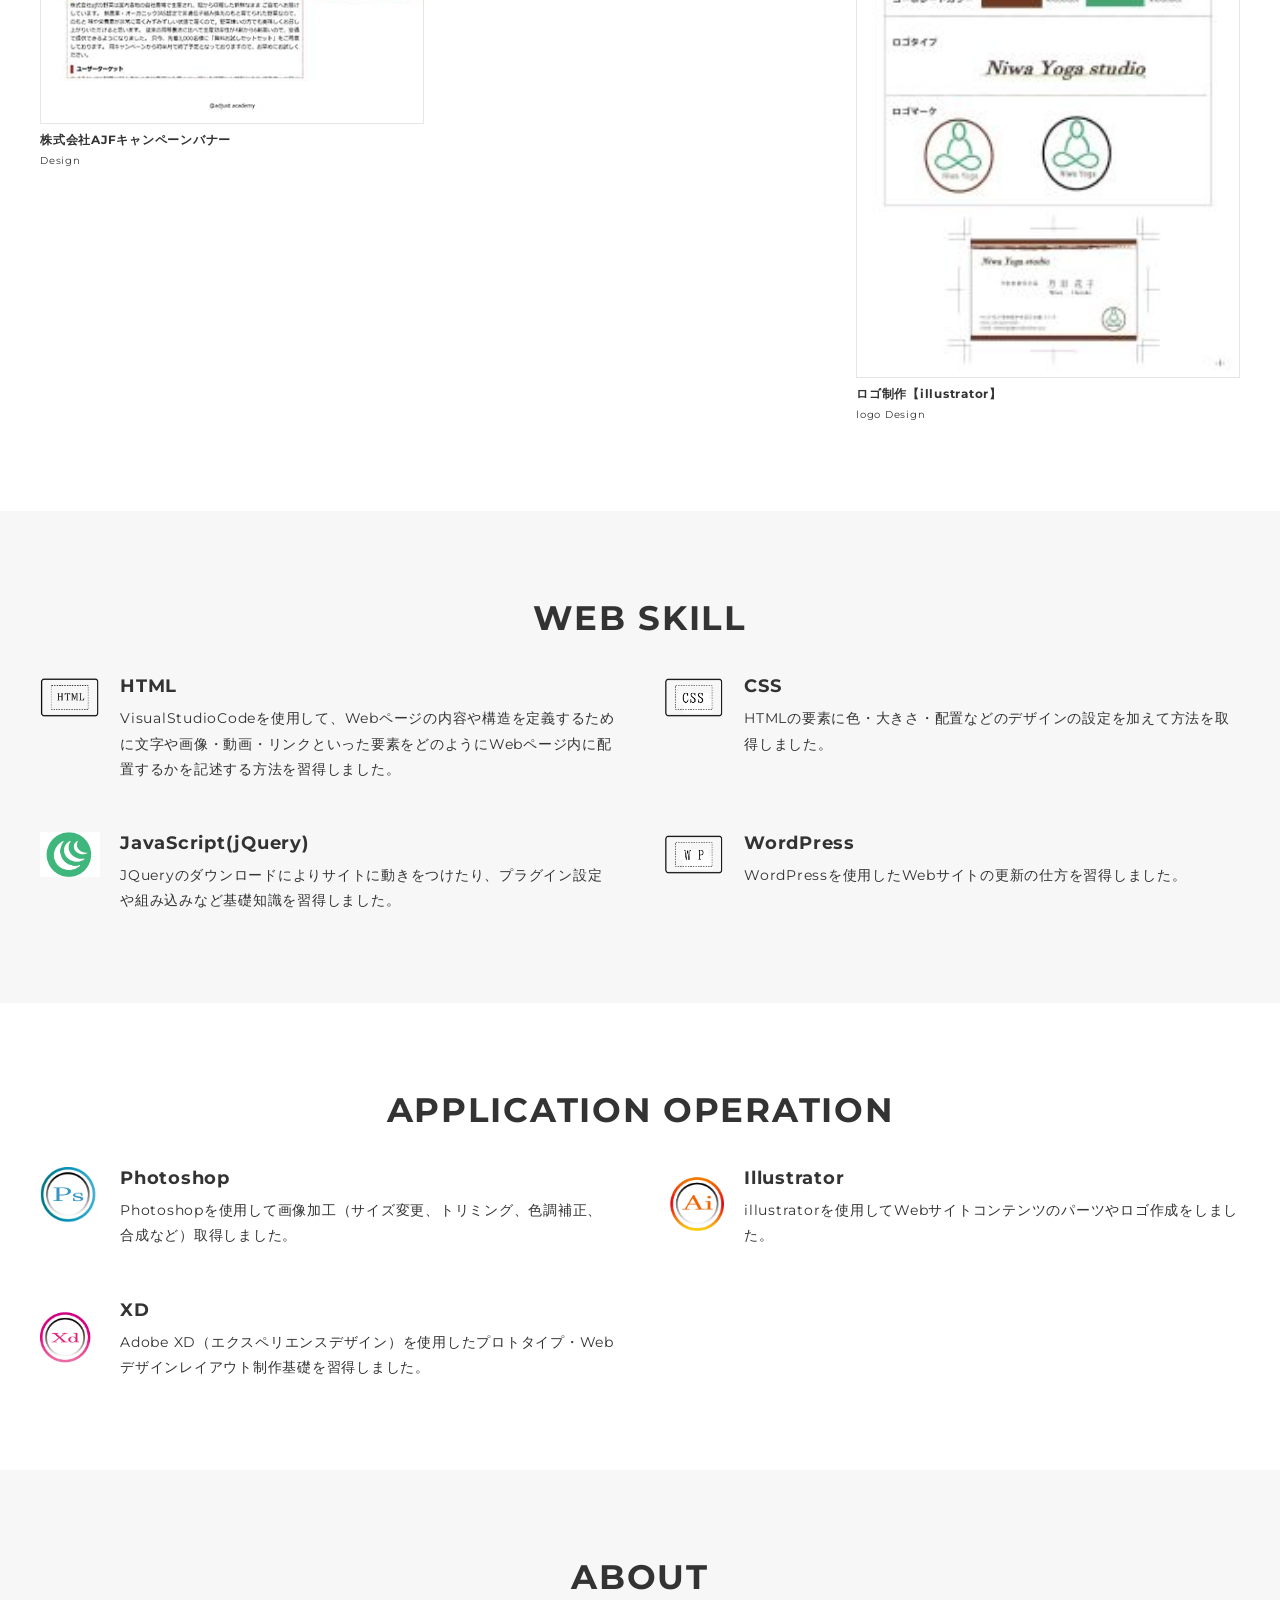
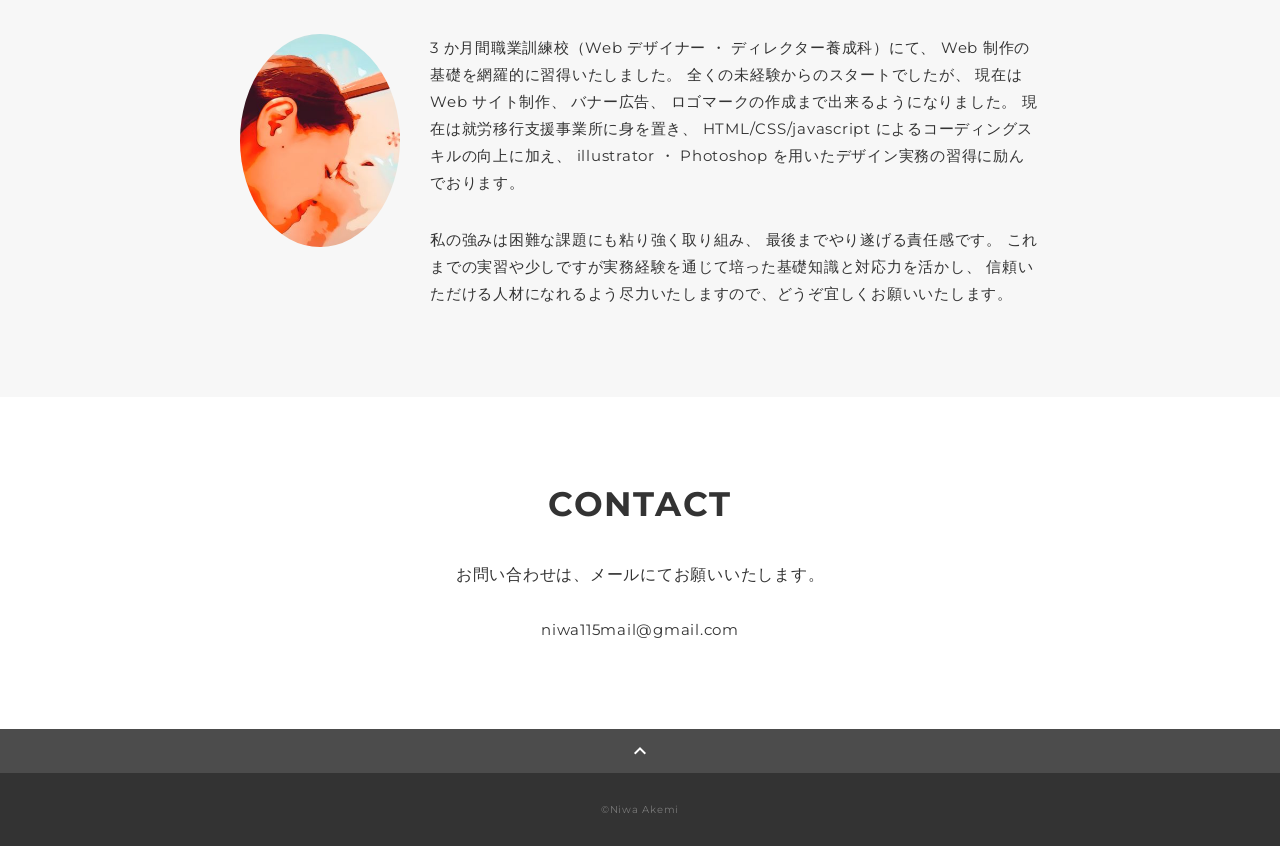
==== commit 18931971: "Update index.html" ====
--- a/index.html
+++ b/index.html
@@ -57,22 +57,22 @@
           <h2 class="title">works</h2>
           <div class="works-list">
             <a class="works-item" href="https://niwa115mail-cyber.github.io/animal_site01/">
-              <div class="works-img"><img src="img/site01_.png" width="400" height="300" alt="作品サムネイル画像"></div>
+              <div class="works-img"><img src="img/fullsize.jpg" width="400" height="300" alt="作品サムネイル画像"></div>
               <p class="works-name">ファミリー動物病院</p>
               <p class="works-info">Design / Coding</p>
             </a>
             <a class="works-item" href="https://niwa115mail-cyber.github.io/site02/">
-              <div class="works-img"><img src="img/site02.png" width="400" height="300" alt="作品サムネイル画像"></div>
+              <div class="works-img"><img src="img/fullsize_2.jpg" width="400" height="300" alt="作品サムネイル画像"></div>
               <p class="works-name">株式会社SpaceCreationDesign</p>
               <p class="works-info">Design / Coding</p>
             </a>
             <a class="works-item" href="https://niwa115mail-cyber.github.io/CLEAR_PULSE/">
-              <div class="works-img"><img src="img/clean.png" width="400" height="300" alt="作品サムネイル画像"></div>
+              <div class="works-img"><img src="img/topscreen.jpg" width="400" height="300" alt="作品サムネイル画像"></div>
               <p class="works-name">株式会社ClearPalace</p>
               <p class="works-info">Design / Coding</p>
             </a>
             <a class="works-item" href="https://adjustacademy.com/d2312/d231223-111201/bn_23_niwa">
-              <div class="works-img"><img src="img/banner01_.png" width="400" height="300" alt="作品サムネイル画像"></div>
+              <div class="works-img"><img src="img/banner01_.jpg" width="400" height="300" alt="作品サムネイル画像"></div>
               <p class="works-name">株式会社AJFキャンペーンバナー</p>
               <p class="works-info">Design</p>
             </a>
@@ -82,7 +82,7 @@
               <p class="works-info">Banner Design</p>
             </a>
             <a class="works-item" href="http://127.0.0.1:5500/logo.html">
-              <div class="works-img"><img src="img/logo.jpg" width="400" height="300" alt="作品サムネイル画像"></div>
+              <div class="works-img"><img src="img/logo_.jpg" width="400" height="300" alt="作品サムネイル画像"></div>
               <p class="works-name">ロゴ制作【illustrator】</p>
               <p class="works-info">logo Design</p>
             </a>
--- a/css/style.css
+++ b/css/style.css
@@ -594,9 +594,16 @@
 
   .works-img {
     width: 100%;
+    margin: 0 auto;
   }
 
   .works-img img {
     width: 100%;
   }
-}+}
+@media screen and (max-width: 767px) {
+  /* スマホのときは不要な余白を消す */
+  .works-list::after {
+    display: none;
+  }
+}
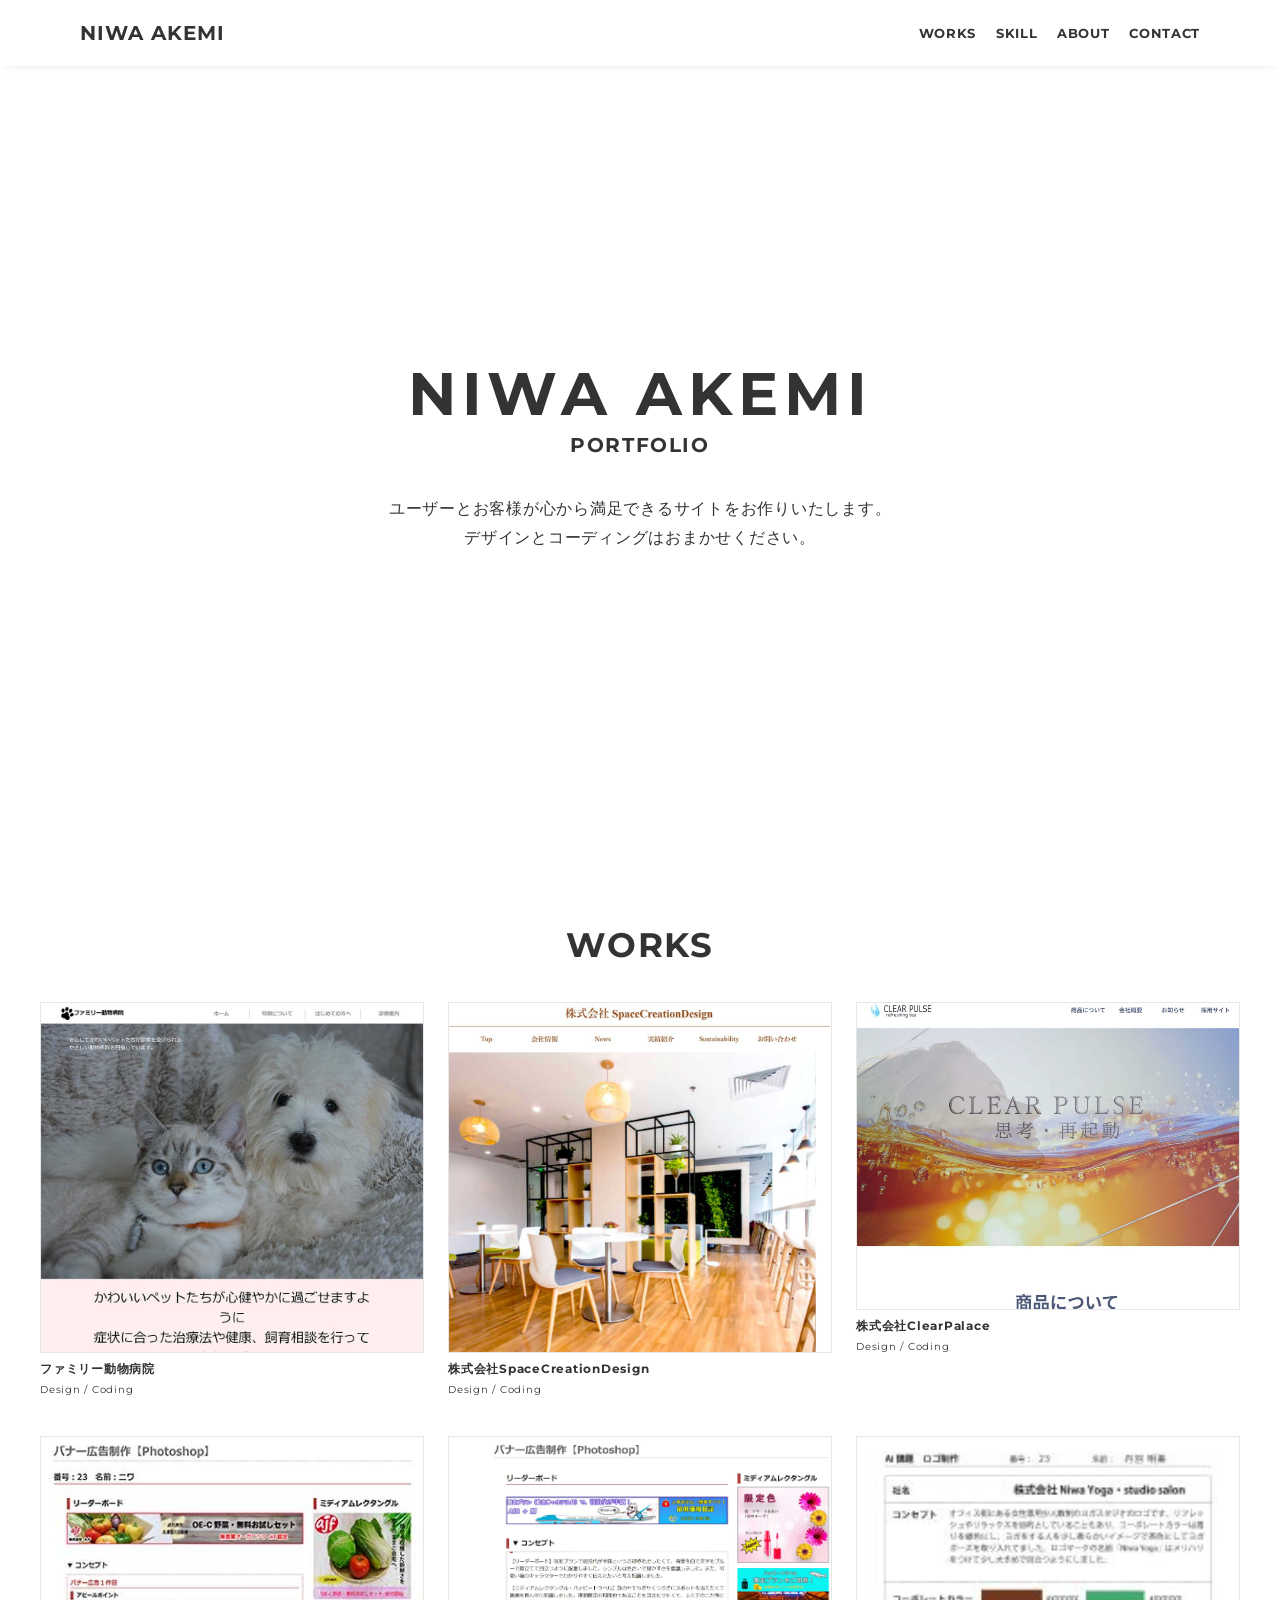
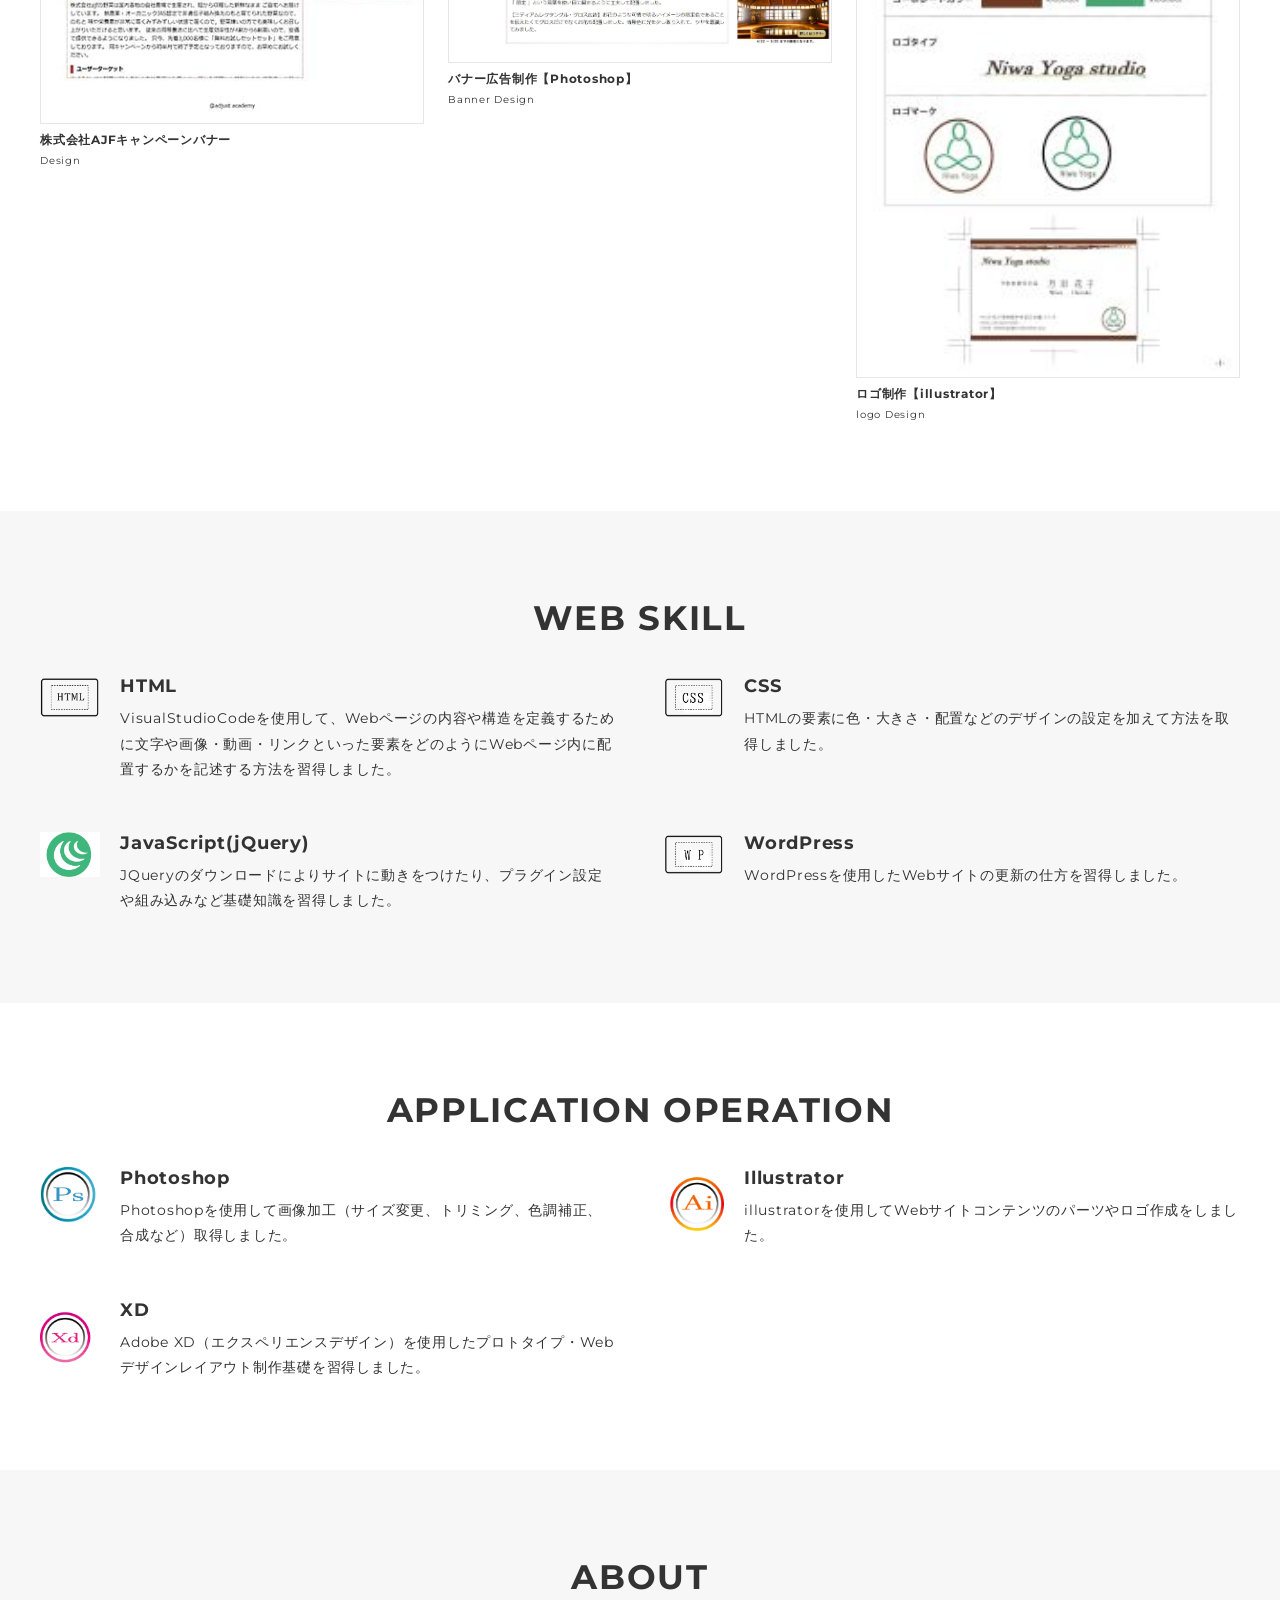
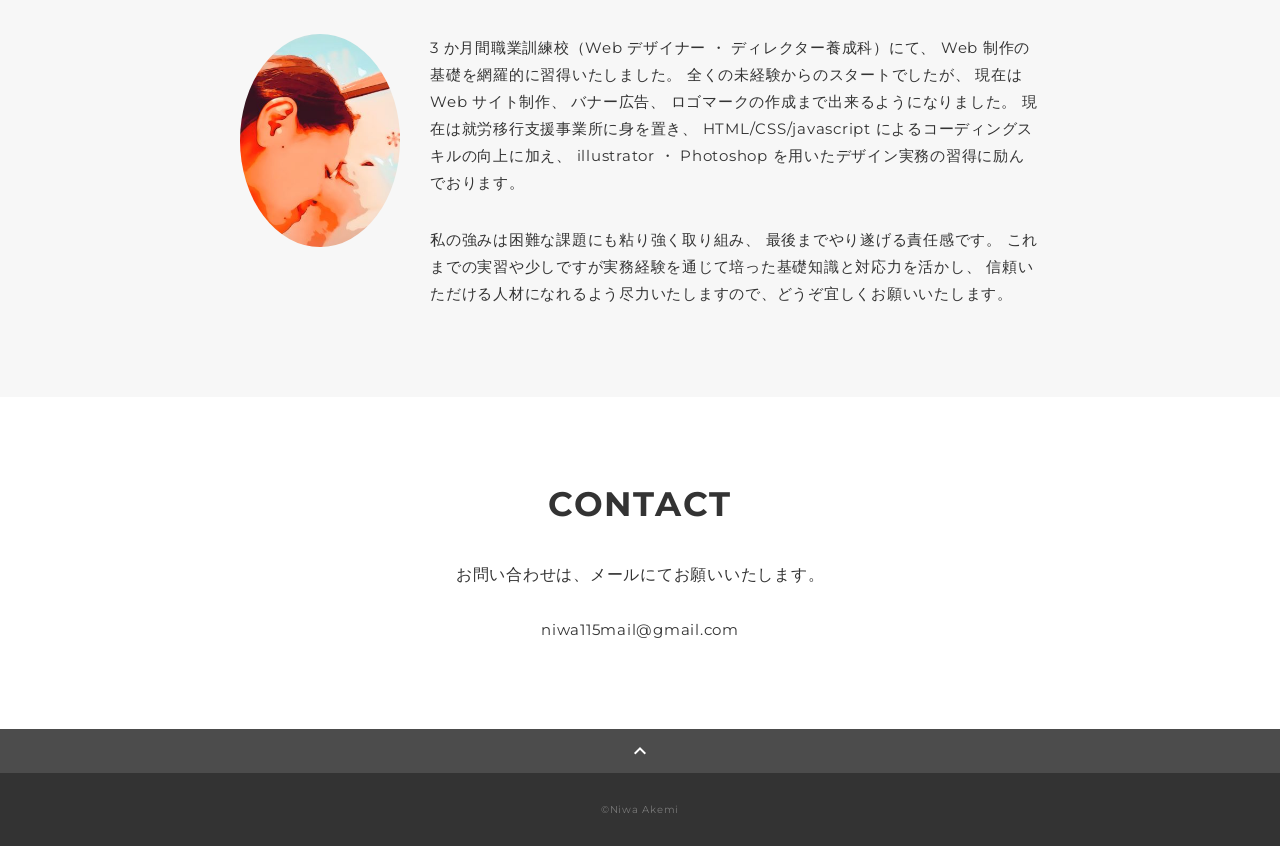
==== commit 4b260163: "Update index.html" ====
--- a/index.html
+++ b/index.html
@@ -77,7 +77,7 @@
               <p class="works-info">Design</p>
             </a>
             <a class="works-item" href="http://127.0.0.1:5500/banner_1.html">
-              <div class="works-img"><img src="img/banner02_.png" width="400" height="300" alt="作品サムネイル画像"></div>
+              <div class="works-img"><img src="img/banner02_-.jpg" width="400" height="300" alt="作品サムネイル画像"></div>
               <p class="works-name">バナー広告制作【Photoshop】</p>
               <p class="works-info">Banner Design</p>
             </a>
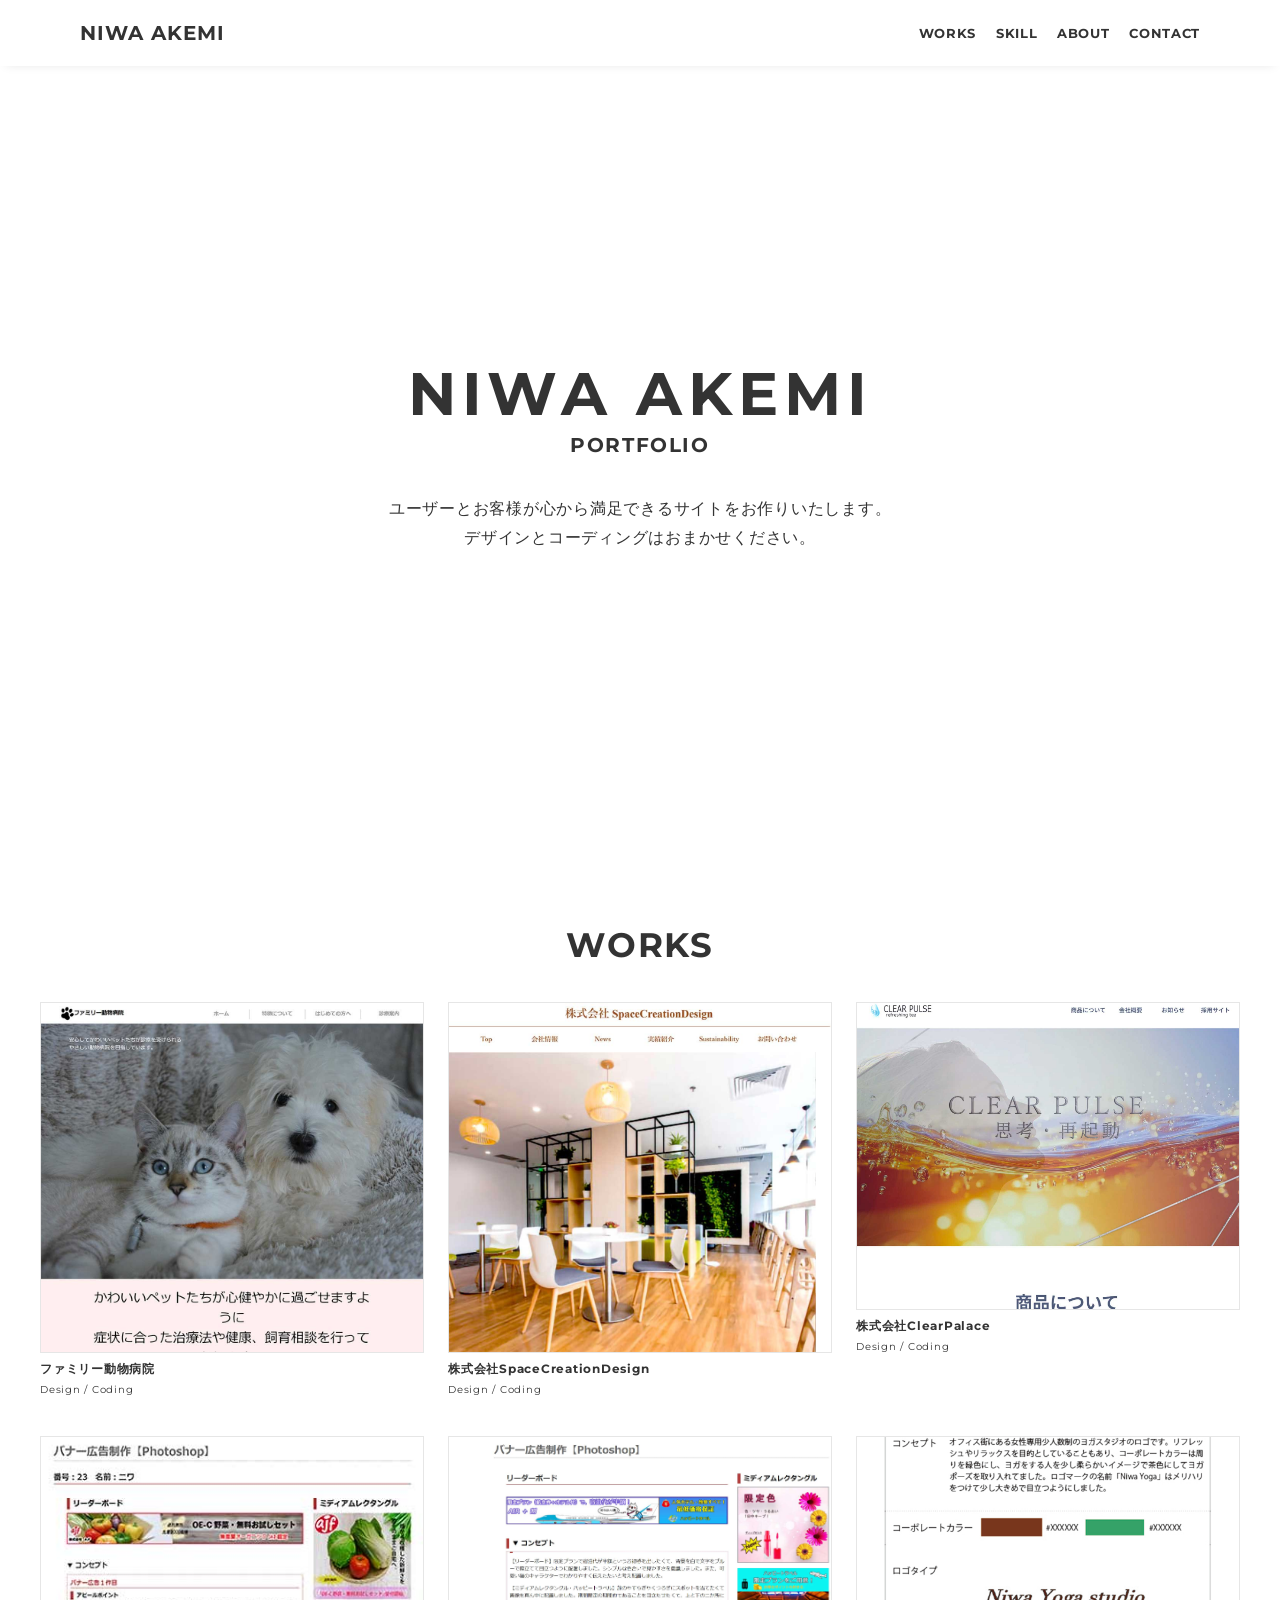
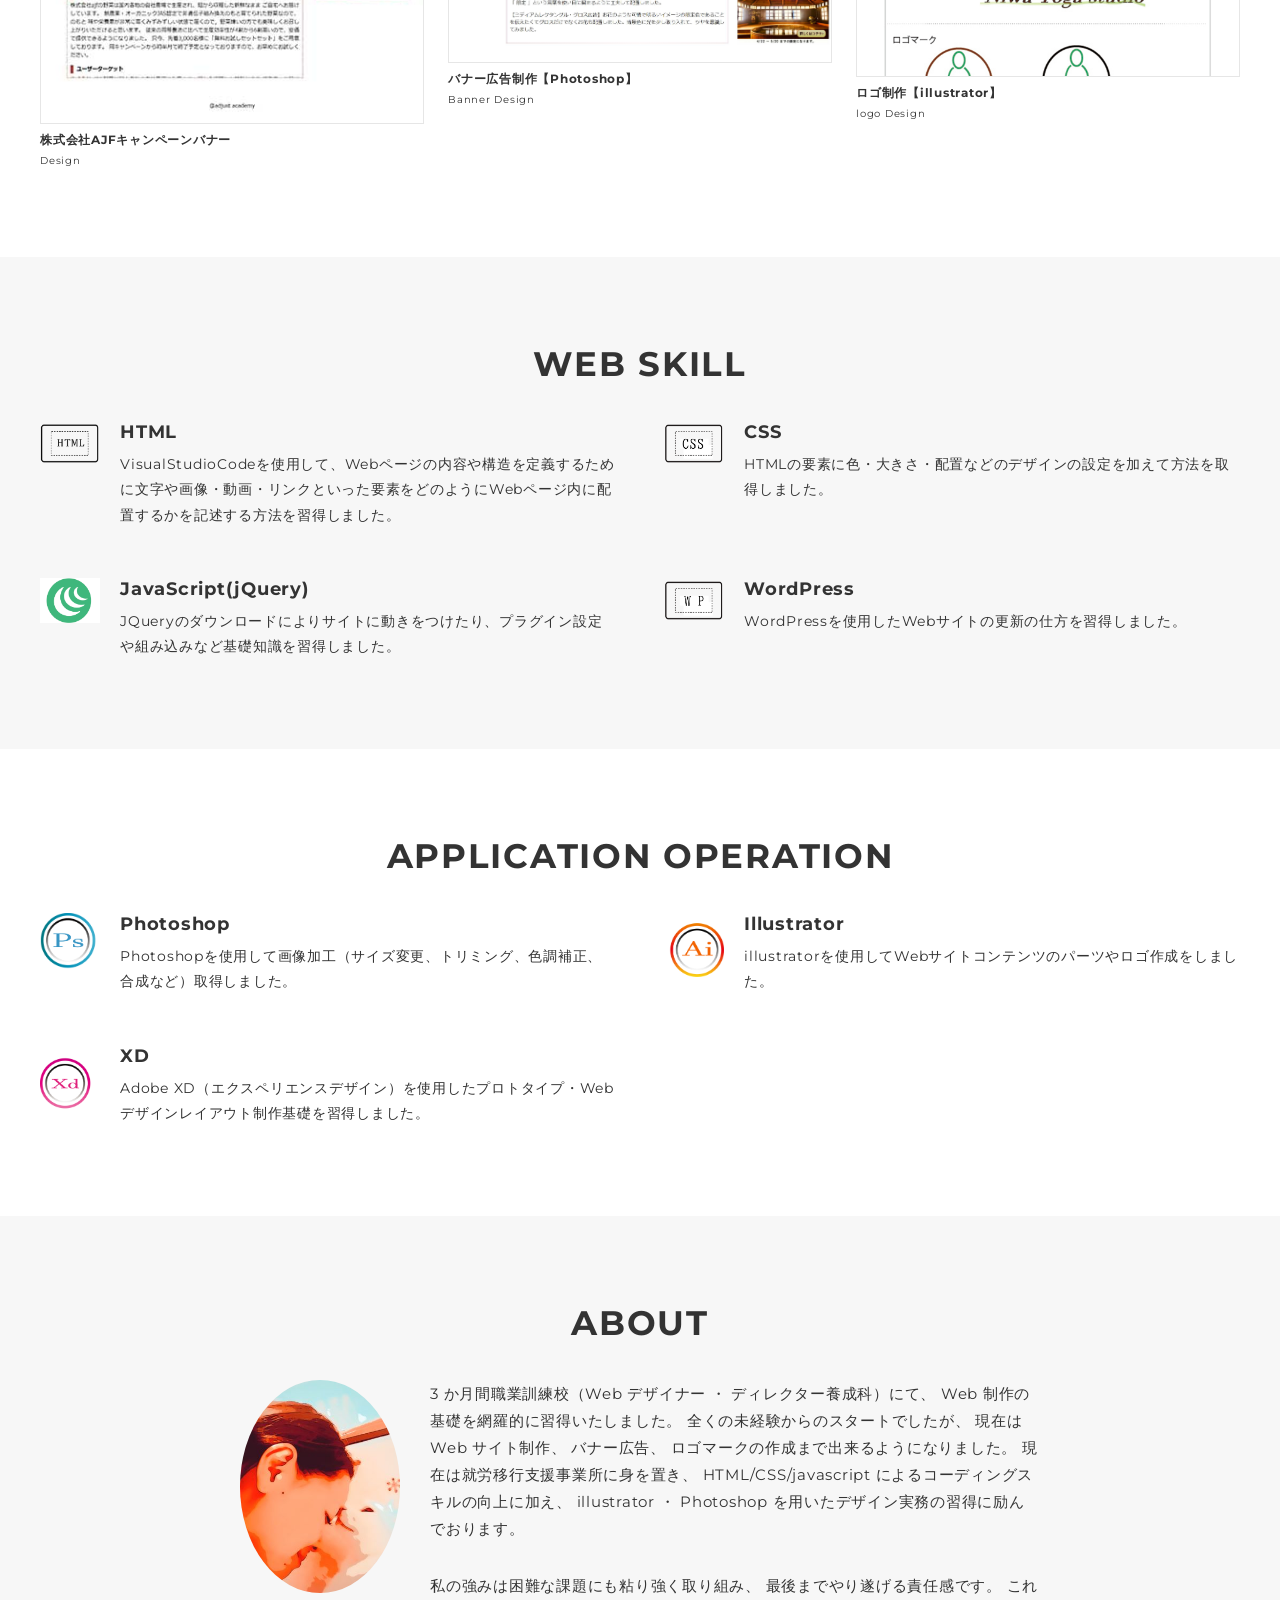
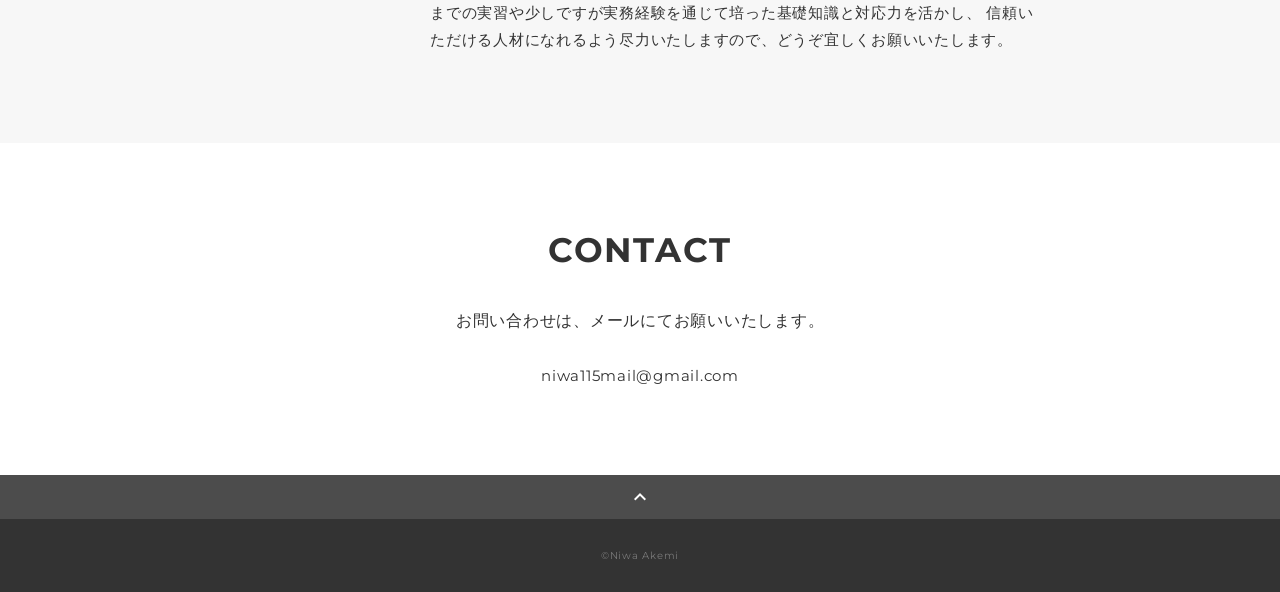
==== commit b2940769: "Update index.html" ====
--- a/index.html
+++ b/index.html
@@ -71,18 +71,18 @@
               <p class="works-name">株式会社ClearPalace</p>
               <p class="works-info">Design / Coding</p>
             </a>
-            <a class="works-item" href="https://adjustacademy.com/d2312/d231223-111201/bn_23_niwa">
+            <a class="works-item" href="https://niwa115mail-cyber.github.io/bn_AJF/">
               <div class="works-img"><img src="img/banner01_.jpg" width="400" height="300" alt="作品サムネイル画像"></div>
               <p class="works-name">株式会社AJFキャンペーンバナー</p>
               <p class="works-info">Design</p>
             </a>
-            <a class="works-item" href="http://127.0.0.1:5500/banner_1.html">
+            <a class="works-item" href="https://niwa115mail-cyber.github.io/bn_23/">
               <div class="works-img"><img src="img/banner02_-.jpg" width="400" height="300" alt="作品サムネイル画像"></div>
               <p class="works-name">バナー広告制作【Photoshop】</p>
               <p class="works-info">Banner Design</p>
             </a>
-            <a class="works-item" href="http://127.0.0.1:5500/logo.html">
-              <div class="works-img"><img src="img/logo_.jpg" width="400" height="300" alt="作品サムネイル画像"></div>
+            <a class="works-item" href="https://niwa115mail-cyber.github.io/logo/">
+              <div class="works-img"><img src="img/logo80_1 - 2.jpg" width="400" height="300" alt="作品サムネイル画像"></div>
               <p class="works-name">ロゴ制作【illustrator】</p>
               <p class="works-info">logo Design</p>
             </a>
